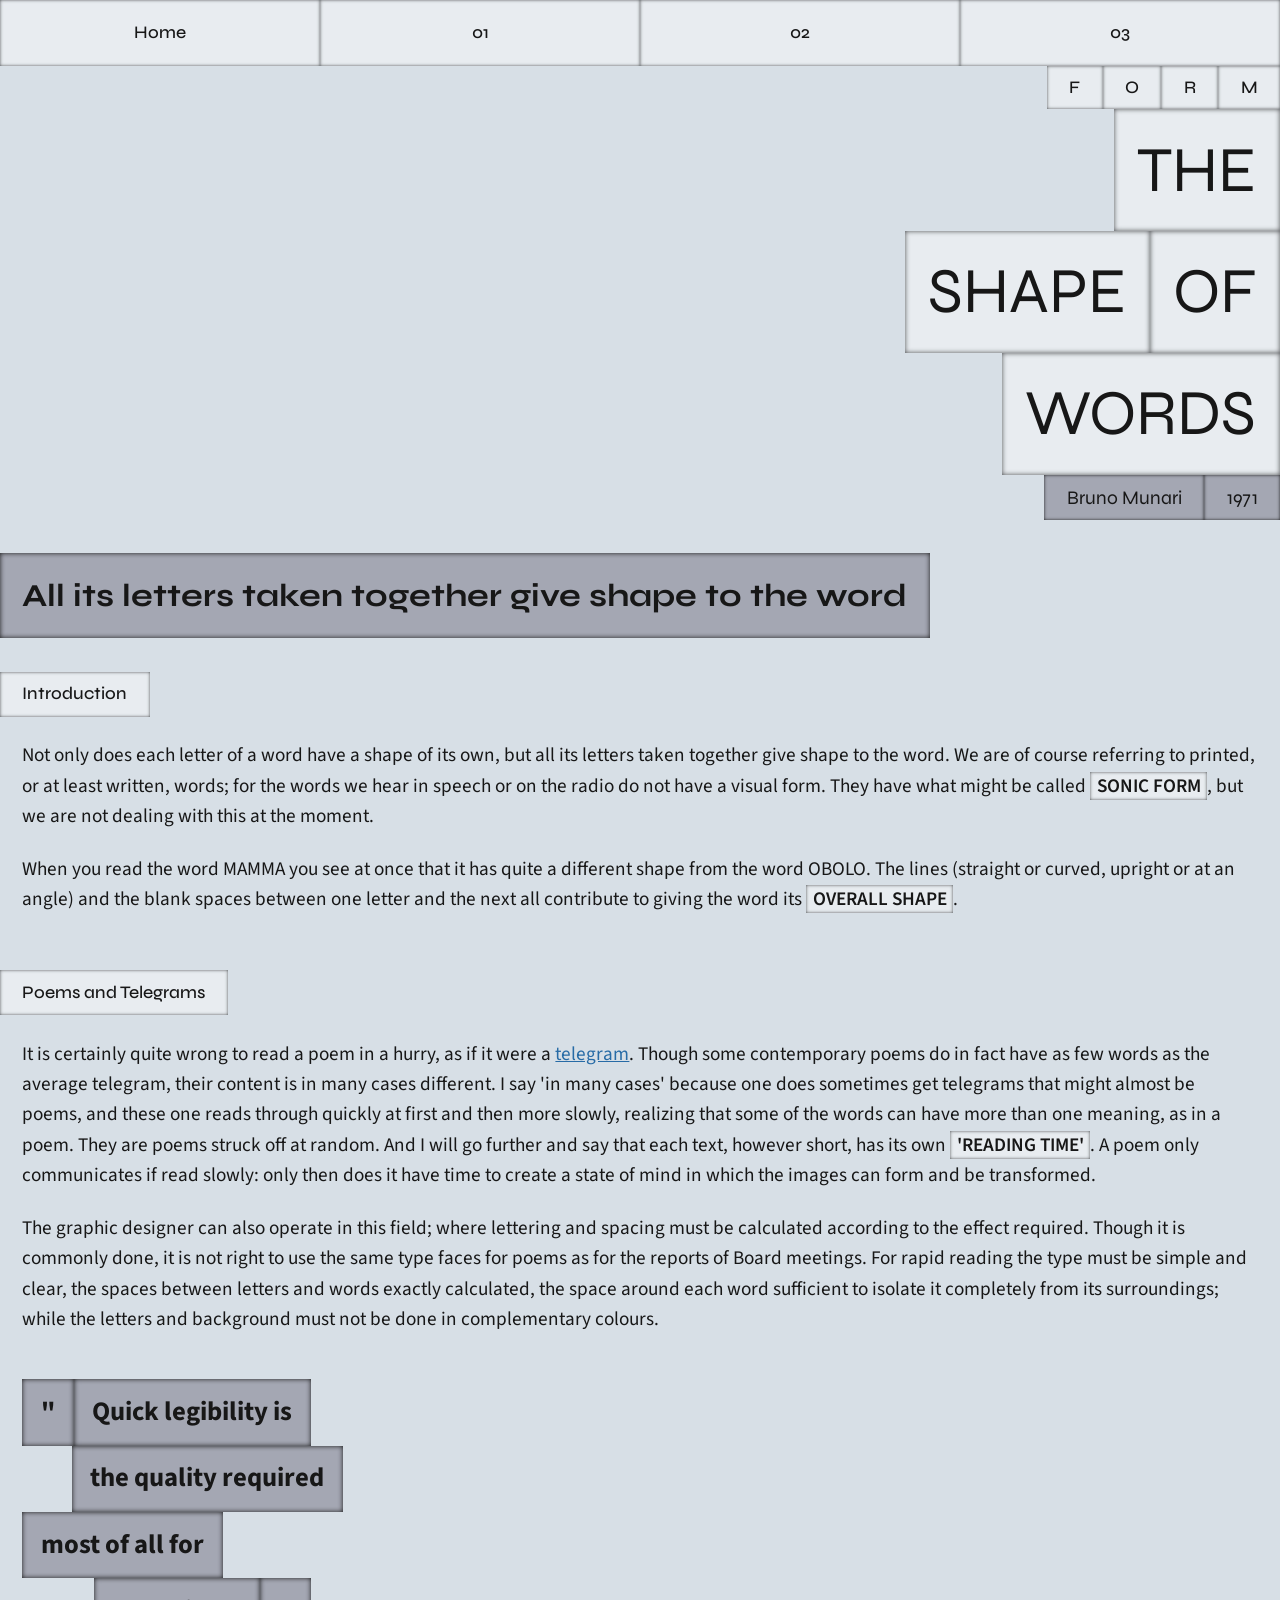
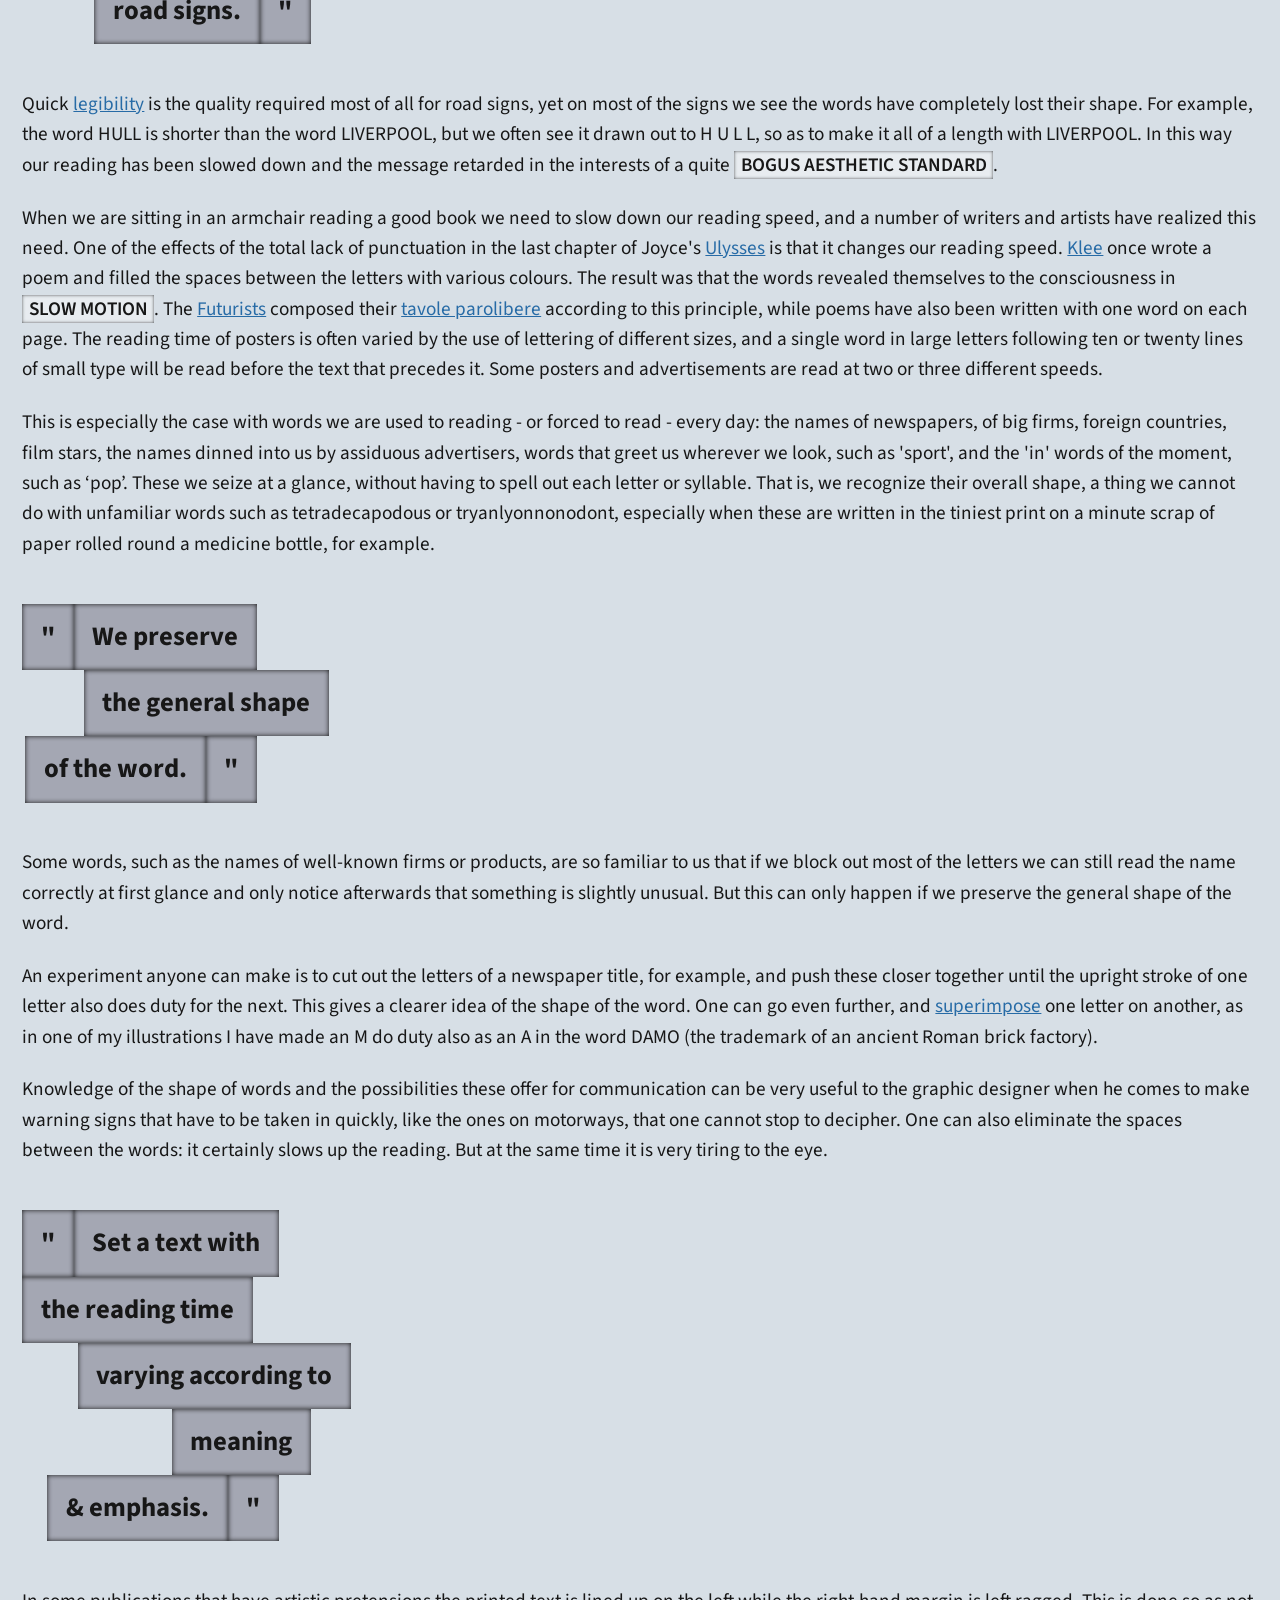
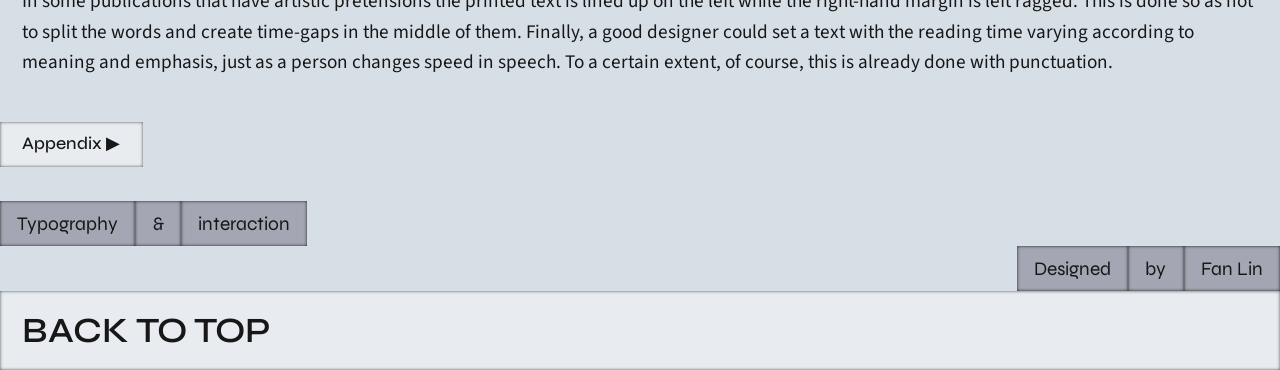
==== A1-The Shape of Words/index.html @ 5ed808f5 "Create article files and remove direction files" ====
<!doctype html>
<html lang="en">

	<head>
		<meta name="viewport" content="width=device-width, initial-scale=1">
		<title>A1-The Shape of Words</title>

		<style>
			@import '../styles/reset.css' layer(reset);
			@import '../styles/common.css' layer(common);
			@import 'style.css' layer(page);
		</style>

		<link rel="preconnect" href="https://fonts.googleapis.com">
		<link rel="preconnect" href="https://fonts.gstatic.com" crossorigin>
		<link href="https://fonts.googleapis.com/css2?family=Source+Sans+3:wght@400;500;600;700&display=swap" rel="stylesheet">
		<link href="https://fonts.googleapis.com/css2?family=Syne:wght@400;500;600;700;800&display=swap" rel="stylesheet">
	</head>

<body>
	<nav>
		<ol>
			<li class="home">
				<a href="../">Home</a>
			</li>
			<li class="direction-1">
				<a href="../A1-The Shape of Words">01</a>
			</li>
			<li class="direction-2">
				<a href="../A2-Typography as Discourse/">02</a>
			</li>
			<li class="direction-3">
				<a href="../A3-A note on the type/">03</a>
			</li>
		</ol>
	</nav>

	<header>
		<section class="form">
			<h3>F</h3>
			<h3>O</h3>
			<h3>R</h3>
			<h3>M</h3>
		</section>

		<section class="h1">
			<h1>The </h1>
			<section>
				<h1>Shape</h1>
				<h1>of</h1>
			</section>
			<h1>Words</h1>
		</section>

		<section class="h2">
			<h2>Bruno Munari</h2>
			<h2>1971</h2>
		</section>
	</header>

	<main>
		<blockquote class="first-quote">All its letters taken together give shape to the word</blockquote>

		<article>
			<section>
				<h3>Introduction</h3>
				<p>Not only does each letter of a word have a shape of its own, but all its letters taken together give shape to the word. We are of course referring to printed, or at least written, words; for the words we hear in speech or on the radio do not have a visual form. They have what might be called
					<em>sonic form</em>, but we are not dealing with this at the moment.</p>
				<p>When you read the word MAMMA you see at once that it has quite a different shape from the word OBOLO. The lines (straight or curved, upright or at an angle) and the blank spaces between one letter and the next all contribute to giving the word its
					<em>overall shape</em>.</p>
			</section>

			<section>
				<h3>Poems and Telegrams</h3>
				<p>It is certainly quite wrong to read a poem in a hurry, as if it were a
					<a href="https://en.wikipedia.org/wiki/Telegram">telegram</a>. Though some contemporary poems do in fact have as few words as the average telegram, their content is in many cases different. I say 'in many cases' because one does sometimes get telegrams that might almost be poems, and these one reads through quickly at first and then more slowly, realizing that some of the words can have more than one meaning, as in a poem. They are poems struck off at random. And I will go further and say that each text, however short, has its own
					<em>'reading time'</em>. A poem only communicates if read slowly: only then does it have time to create a state of mind in which the images can form and be transformed.</p>
				<p>The graphic designer can also operate in this field; where lettering and spacing must be calculated according to the effect required. Though it is commonly done, it is not right to use the same type faces for poems as for the reports of Board meetings. For rapid reading the type must be simple and clear, the spaces between letters and words exactly calculated, the space around each word sufficient to isolate it completely from its surroundings; while the letters and background must not be done in complementary colours.</p>
				<blockquote>
					<section>
						<p>"</p>
						<p>Quick legibility is</p>
					</section>
					<p class="center">the quality required</p>
					<p>most of all for </p>
					<section>
						<p>road signs.</p>
						<p>"</p>
					</section>
				</blockquote>
				<p>Quick
					<a href="https://typetype.org/blog/legibility-vs-readability-what-is-the-difference/">legibility</a> is the quality required most of all for road signs, yet on most of the signs we see the words have completely lost their shape. For example, the word HULL is shorter than the word LIVERPOOL, but we often see it drawn out to H U L L, so as to make it all of a length with LIVERPOOL. In this way our reading has been slowed down and the message retarded in the interests of a quite
					<em>bogus aesthetic standard</em>.</p>
				<p>When we are sitting in an armchair reading a good book we need to slow down our reading speed, and a number of writers and artists have realized this need. One of the effects of the total lack of punctuation in the last chapter of Joyce's
					<a href="https://www.gutenberg.org/ebooks/4300">Ulysses</a> is that it changes our reading speed.
					<a href="https://www.britannica.com/biography/Paul-Klee">Klee</a> once wrote a poem and filled the spaces between the letters with various colours. The result was that the words revealed themselves to the consciousness in
					<em>slow motion</em>. The
					<a href="https://www.britannica.com/art/Futurism">Futurists</a> composed their
					<a href="https://www.metmuseum.org/de/perspectives/a-revolution-in-language">tavole parolibere</a> according to this principle, while poems have also been written with one word on each page. The reading time of posters is often varied by the use of lettering of different sizes, and a single word in large letters following ten or twenty lines of small type will be read before the text that precedes it. Some posters and advertisements are read at two or three different speeds.</p>
				<p>This is especially the case with words we are used to reading - or forced to read - every day: the names of newspapers, of big firms, foreign countries, film stars, the names dinned into us by assiduous advertisers, words that greet us wherever we look, such as 'sport', and the 'in' words of the moment, such as ‘pop’. These we seize at a glance, without having to spell out each letter or syllable. That is, we recognize their overall shape, a thing we cannot do with unfamiliar words such as tetradecapodous or tryanlyonnonodont, especially when these are written in the tiniest print on a minute scrap of paper rolled round a medicine bottle, for example.</p>
				<blockquote>
					<section>
						<p>"</p>
						<p>We preserve</p>
					</section>
					<p class="right">the general shape</p>
					<section>
						<p>of the word.</p>
						<p>"</p>
					</section>
				</blockquote>
				<p>Some words, such as the names of well-known firms or products, are so familiar to us that if we block out most of the letters we can still read the name correctly at first glance and only notice afterwards that something is slightly unusual. But this can only happen if we preserve the general shape of the word.</p>
				<p>An experiment anyone can make is to cut out the letters of a newspaper title, for example, and push these closer together until the upright stroke of one letter also does duty for the next. This gives a clearer idea of the shape of the word. One can go even further, and
					<a href="https://www.merriam-webster.com/dictionary/superimpose">superimpose</a> one letter on another, as in one of my illustrations I have made an M do duty also as an A in the word DAMO (the trademark of an ancient Roman brick factory).</p>
				<p>Knowledge of the shape of words and the possibilities these offer for communication can be very useful to the graphic designer when he comes to make warning signs that have to be taken in quickly, like the ones on motorways, that one cannot stop to decipher. One can also eliminate the spaces between the words: it certainly slows up the reading. But at the same time it is very tiring to the eye.</p>
				<blockquote>
					<section>
						<p>"</p>
						<p>Set a text with</p>
					</section>
					<p>the reading time</p>
					<p class="right">varying according to</p>
					<p class="center">meaning</p>
					<section>
						<p>& emphasis.</p>
						<p>"</p>
					</section>
				</blockquote>
				<p>In some publications that have artistic pretensions the printed text is lined up on the left while the right-hand margin is left ragged. This is done so as not to split the words and create time-gaps in the middle of them. Finally, a good designer could set a text with the reading time varying according to meaning and emphasis, just as a person changes speed in speech. To a certain extent, of course, this is already done with punctuation.</p>
			</section>
		</article>

		</article>

		<details id="Appendix">
			<summary>
				<h3>Appendix ▶</h3>
			</summary>
			<ul>
				<li><a href="https://www.merriam-webster.com/dictionary/superimpose">Superimpose - Merriam Webster</a></li>
				<li><a href="https://en.wikipedia.org/wiki/Bruno_Munari">Bruno Munari</a></li>
				<li><a href="https://readings.design/PDF/Bruno-Munari-The-Shape-of-Words-and-Poems-and-Telegrams-in-Design-as-Art-1971.pdf">The Shape of Words and Poems and Telegrams - Bruno Munari</a></li>
				<li><a href="https://typetype.org/blog/legibility-vs-readability-what-is-the-difference/">Legibility vs Readability: What's the Difference? — TypeType</a></li>
				<li><a href="https://en.wikipedia.org/wiki/Telegram">Telegram - Wikipedia</a></li>
				<li><a href="https://www.gutenberg.org/ebooks/4300">Ulysses - Project Gutenberg</a></li>
				<li><a href="https://www.britannica.com/art/Futurism">Futurists - Britannica</a></li>
				<li><a href="https://www.britannica.com/biography/Paul-Klee">Paul Klee - Britannica</a></li>
				<li><a href="https://www.metmuseum.org/de/perspectives/a-revolution-in-language">Tavole parolibere - A Revolution in Language</a> </li>
			</ul>
		</details>
	</main>

	<footer>
		<section>
			<p>Typography</p>
			<p>&</p>
			<p>interaction</p>
		</section>

		<section>
			<p>Designed</p>
			<p>by</p>
			<p>Fan Lin</p>
		</section>

		<a id="top" href="#">Back to Top</a>
	</footer>
</body>

<html>
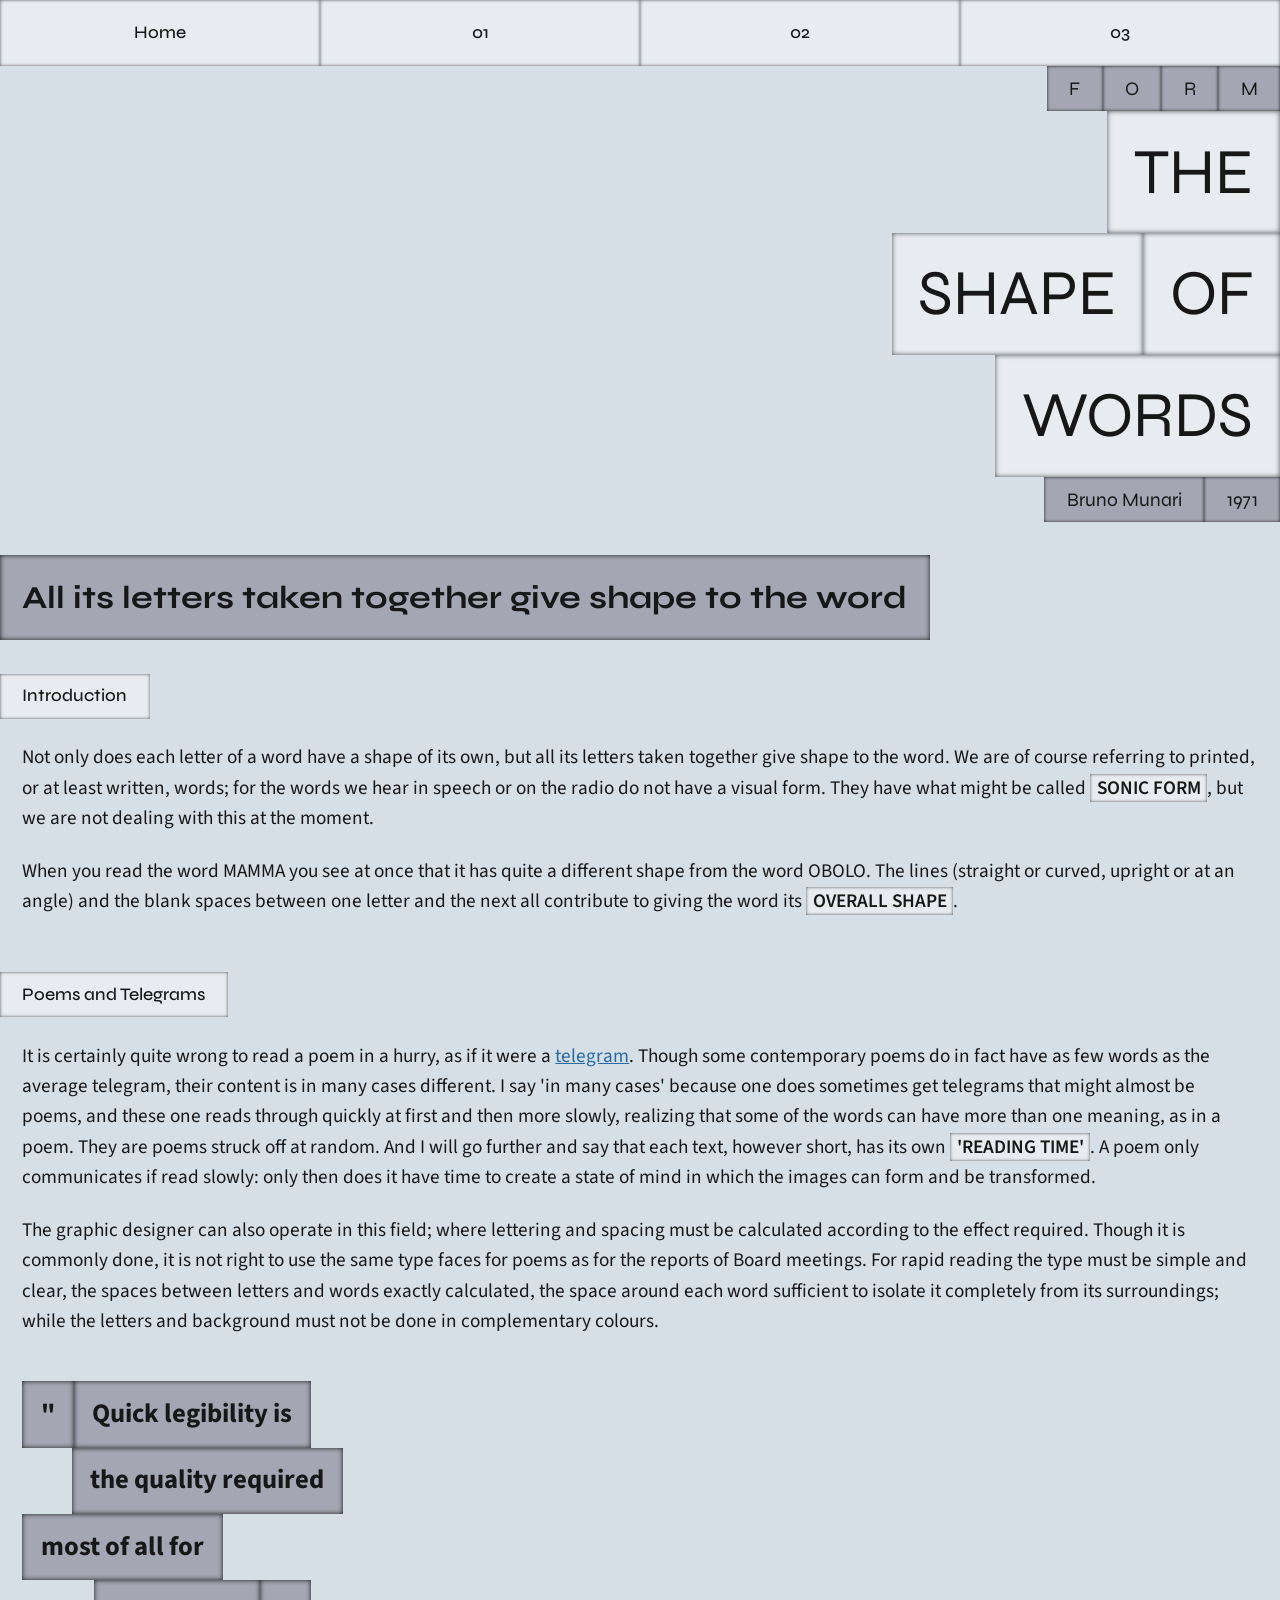
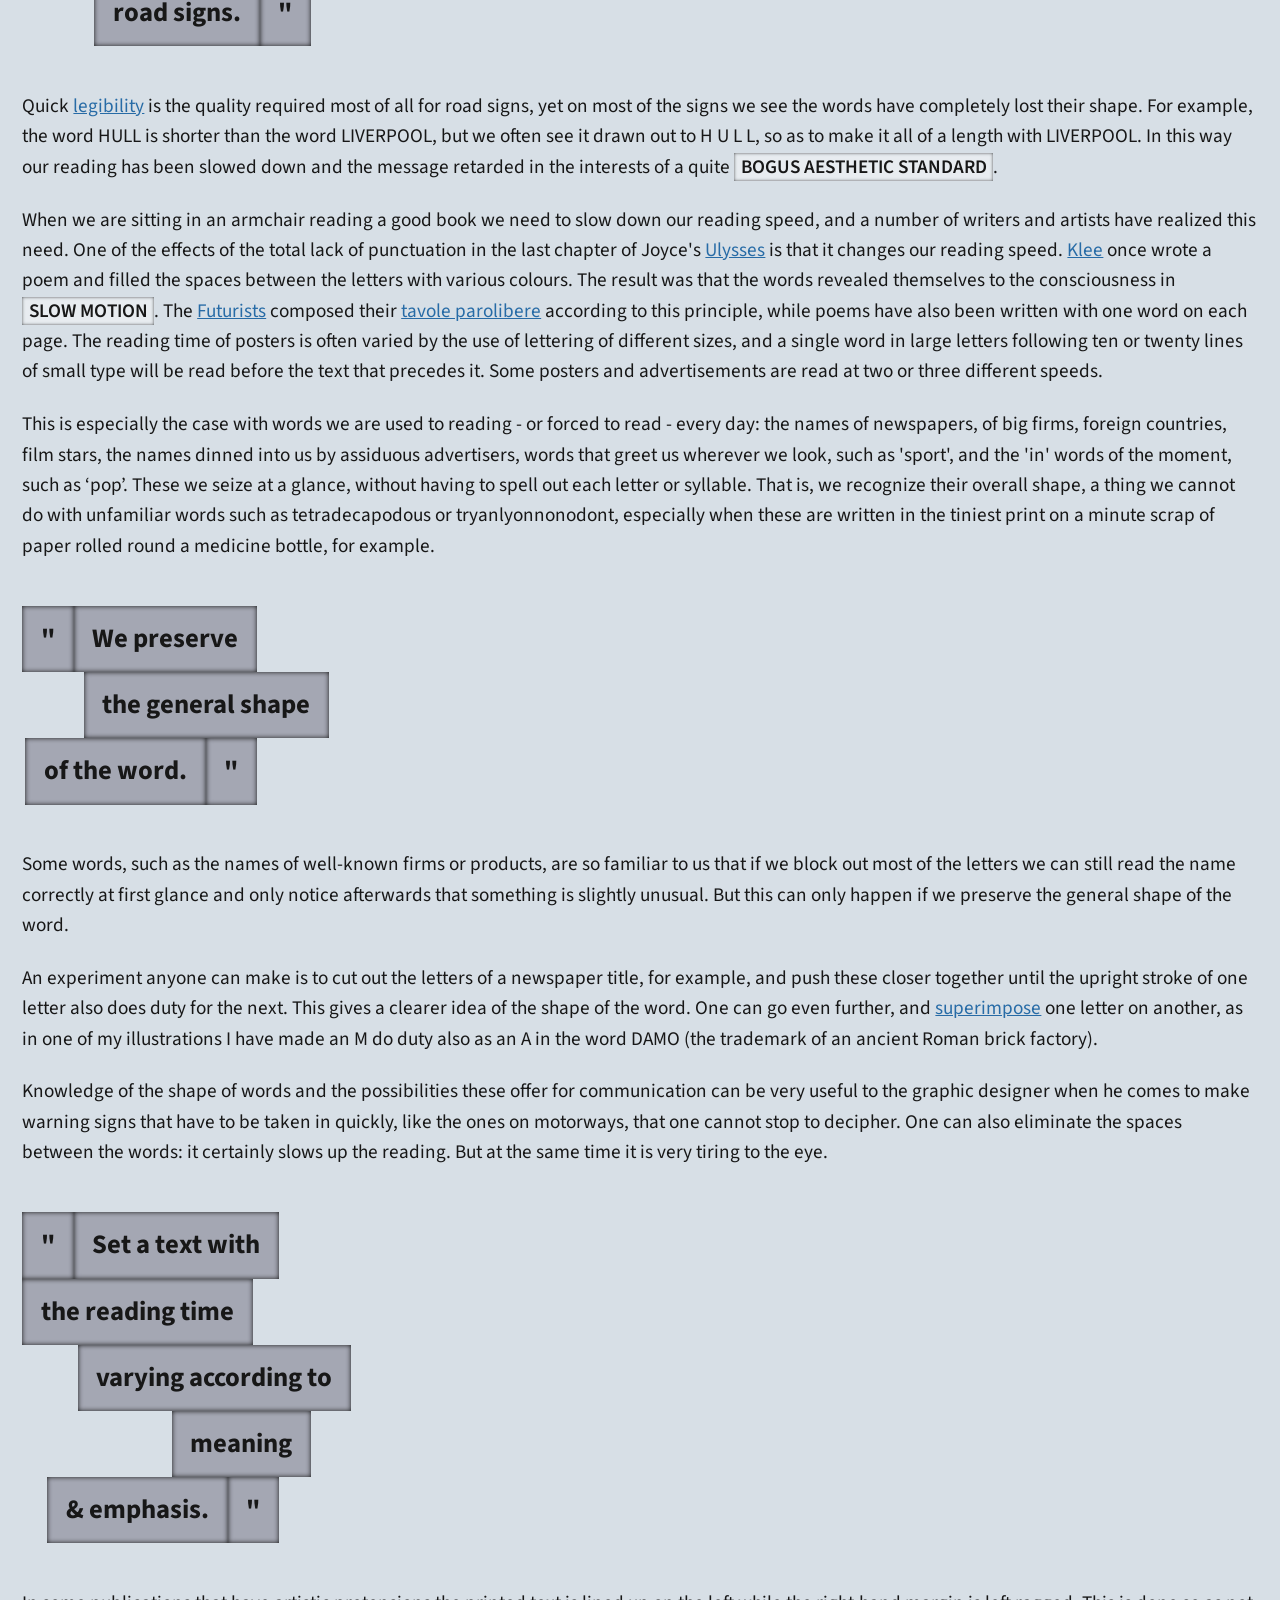
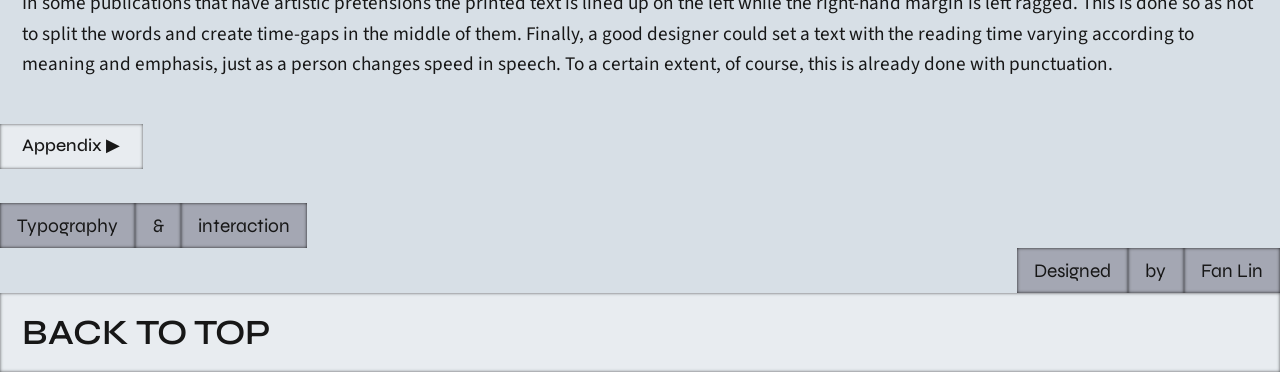
==== commit 6df5f403: "direction 3 updated" ====
--- a/A1-The Shape of Words/index.html
+++ b/A1-The Shape of Words/index.html
@@ -37,10 +37,10 @@
 
 	<header>
 		<section class="form">
-			<h3>F</h3>
-			<h3>O</h3>
-			<h3>R</h3>
-			<h3>M</h3>
+			<h2>F</h2>
+			<h2>O</h2>
+			<h2>R</h2>
+			<h2>M</h2>
 		</section>
 
 		<section class="h1">
